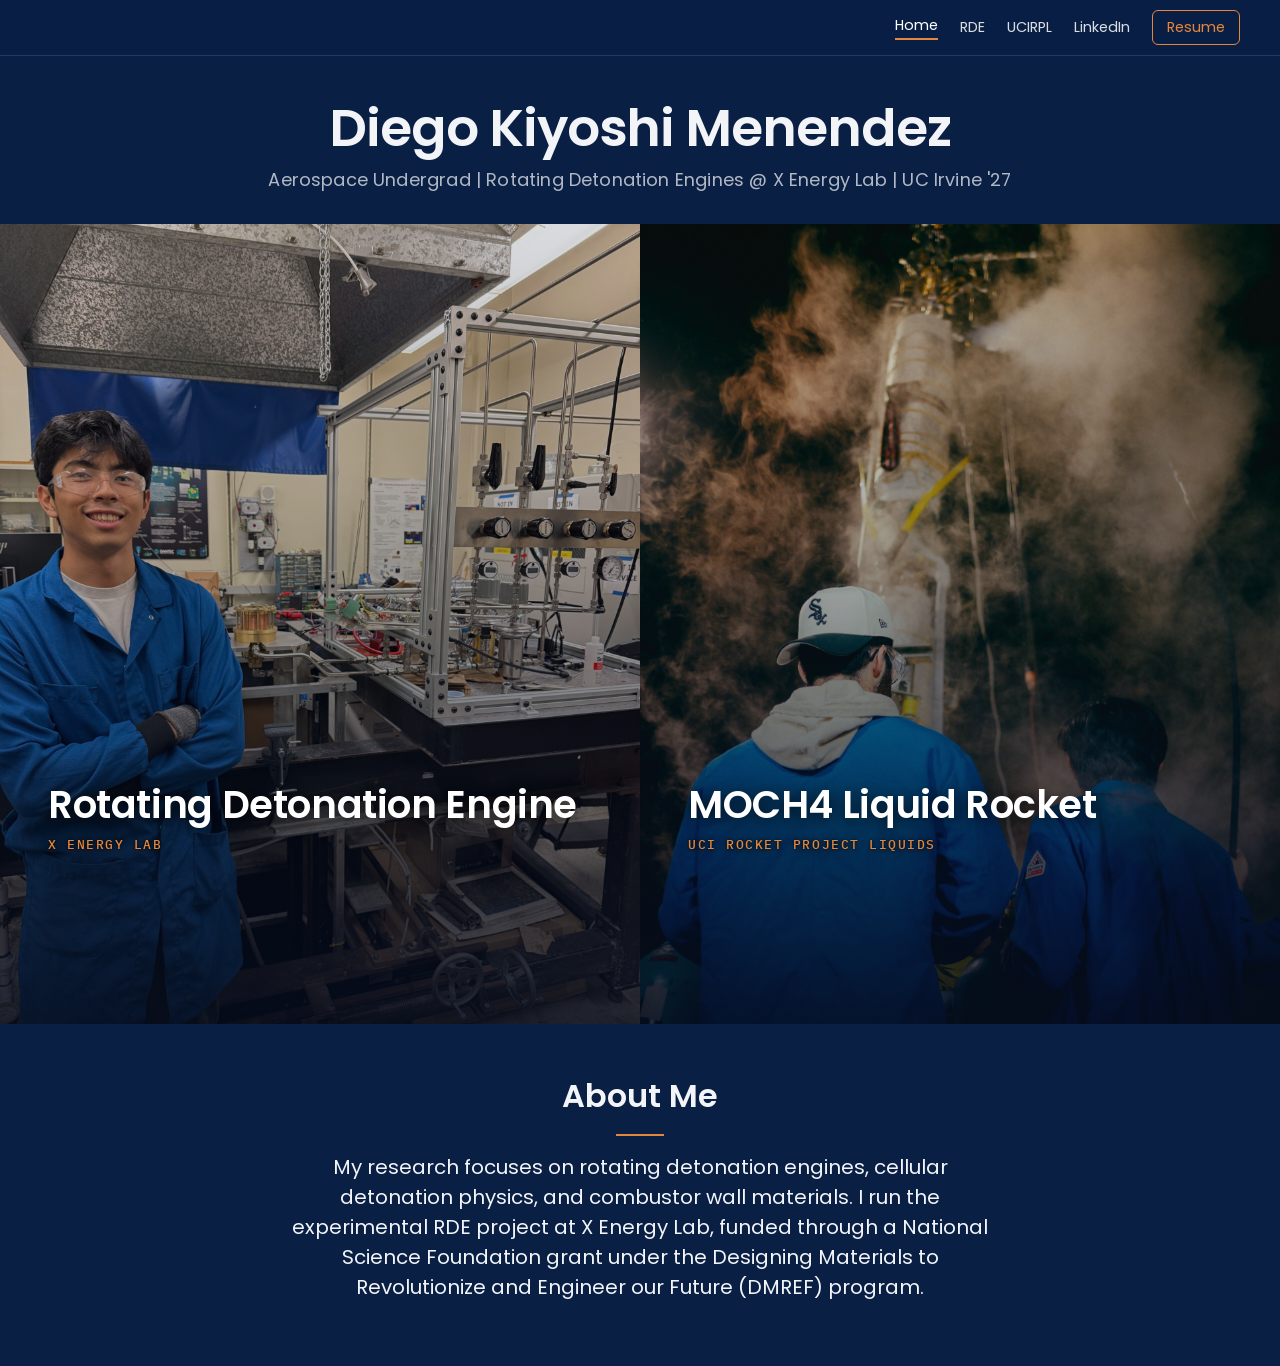
==== index.html @ 8ec06923 "Add files via upload" ====
<!doctype html>
<html lang="en">
<head>
<meta charset="utf-8">
<meta name="viewport" content="width=device-width, initial-scale=1">
<title>Diego Kiyoshi Menendez</title>
<link rel="preconnect" href="https://fonts.googleapis.com">
<link rel="preconnect" href="https://fonts.gstatic.com" crossorigin>
<link rel="stylesheet" href="https://fonts.googleapis.com/css2?family=Poppins:wght@400;500;600;700&family=IBM+Plex+Mono:wght@400;500&display=swap">
<style>
  html, body {
    margin: 0;
    padding: 0;
    background: #0A1F44;
    color: #FFFFFF;
    font-family: "Poppins", "Helvetica Neue", Helvetica, Arial, sans-serif;
  }
  h1 {
    margin: 0;
    padding: 24px 24px;
    font-size: clamp(2rem, 4.5vw, 3.25rem);
    font-weight: 600;
    text-align: center;
  }
  h1 a {
    color: inherit;
    text-decoration: none;
  }
  .tagline {
    margin: 0;
    padding: 0 40px 20px;
    text-align: center;
    font-size: 1.1rem;
    line-height: 1.4;
  }
  .about {
    padding: 48px 40px 64px;
    max-width: 70ch;
    margin: 0 auto;
    text-align: center;
  }
  .about h2 {
    margin: 0 0 16px;
    font-size: 2rem;
    font-weight: 600;
  }
  .about p {
    margin: 0;
    font-size: 1.25rem;
    line-height: 1.5;
  }
  .links {
    display: flex;
    justify-content: center;
    gap: 32px;
    padding: 0 24px 32px;
    font-size: 1.1rem;
  }
  .links a {
    color: #FFFFFF;
    text-decoration: underline;
  }
  .panels {
    display: grid;
    grid-template-columns: 1fr 1fr;
    gap: 0;
  }
  .panel {
    position: relative;
    display: block;
    aspect-ratio: 1 / 1;
    overflow: hidden;
    color: #FFFFFF;
    text-decoration: none;
    background-color: #0A1F44;
    background-size: cover;
    background-position: center;
    transition: opacity 0.2s;
  }
  .panel:hover { opacity: 0.8; }
  .panel::before {
    content: "";
    position: absolute;
    top: 0; right: 0; bottom: 0; left: 0;
    background: rgba(0, 0, 0, 0.45);
  }
  .panel span {
    z-index: 1;
    text-shadow: 0 2px 14px rgba(0, 0, 0, 0.6);
    position: absolute;
    left: 24px;
    right: 24px;
    top: 50%;
    transform: translateY(-50%);
    text-align: center;
    font-size: clamp(1.75rem, 4vw, 3.25rem);
    font-weight: 600;
  }
  .panel span small {
    display: block;
    margin-top: 10px;
    font-size: clamp(1rem, 1.6vw, 1.3rem);
    font-weight: 500;
  }
  /* Placeholder images. To use your own, replace each url(...) with a file path,
     for example: #rde { background-image: url("images/rde.jpg"); } */
  #rde {
    background-image: url("rde.jpg");
  }
  #ucirpl {
    background-image: url("ucirpl.jpg");
  }

  @media (max-width: 700px) {
    .panels { grid-template-columns: 1fr; }
  }
</style>
<link rel="stylesheet" href="theme.css?v=6">
<script src="theme.js?v=1"></script>
</head>
<body>
  <nav class="bar bar-home"><a class="brand" href="./">Diego Kiyoshi Menendez</a><div class="bar-links"><a href="./" aria-current="page">Home</a><a href="rde.html">RDE</a><a href="ucirpl.html">UCIRPL</a><a href="https://www.linkedin.com/in/diegokmenendez">LinkedIn</a><a class="btn" href="resume.pdf">Resume</a></div></nav>
  <h1><a href="./">Diego Kiyoshi Menendez</a></h1>
  <p class="tagline">Aerospace Undergrad | Rotating Detonation Engines @ X Energy Lab | UC Irvine '27</p>
  <div class="panels">
    <a class="panel" id="rde" href="rde.html"><i class="bg"></i><span>Rotating Detonation Engine<small>X Energy Lab</small></span></a>
    <a class="panel" id="ucirpl" href="ucirpl.html"><i class="bg"></i><span>MOCH4 Liquid Rocket<small>UCI Rocket Project Liquids</small></span></a>
  </div>
  <section class="about">
    <h2>About Me</h2>
    <p>My research focuses on rotating detonation engines, cellular detonation physics, and combustor wall materials. I run the experimental RDE project at X Energy Lab, funded through a National Science Foundation grant under the Designing Materials to Revolutionize and Engineer our Future (DMREF) program.</p>
  </section>
</body>
</html>
---- theme.css ----
/* Visual theme layer. Loaded after each page's own styles, so it overrides them.
   To turn the whole theme off, remove the theme.css and theme.js lines from a page's <head>. */

:root {
  --accent: #E3873C;
  --accent-soft: rgba(227, 135, 60, 0.45);
  --line: rgba(255, 255, 255, 0.12);
  --mono: "IBM Plex Mono", ui-monospace, "SF Mono", Menlo, Consolas, monospace;
  /* Side gutter: 40px minimum, and content stops at 1200px wide on big screens */
  --g: max(40px, calc((100% - 1200px) / 2));
}

html { scroll-behavior: smooth; }
body { counter-reset: sec; }

/* ---------- Top bar ---------- */
.bar {
  position: sticky;
  top: 0;
  z-index: 50;
  display: flex;
  align-items: center;
  justify-content: space-between;
  gap: 12px 24px;
  flex-wrap: wrap;
  padding: 12px var(--g);
  background: rgba(10, 31, 68, 0.94);
  -webkit-backdrop-filter: blur(8px);
  backdrop-filter: blur(8px);
  border-bottom: 1px solid var(--line);
}
.bar .brand {
  color: #FFFFFF;
  text-decoration: none;
  font-weight: 600;
  font-size: 1.05rem;
}
.bar-home { justify-content: flex-end; }
.bar-home .brand { display: none; }
.bar-links {
  display: flex;
  align-items: center;
  gap: 8px 22px;
  flex-wrap: wrap;
  font-size: 0.95rem;
}
.bar-links a {
  color: #FFFFFF;
  text-decoration: none;
  opacity: 0.85;
  transition: color 0.2s, opacity 0.2s, background 0.2s;
}
.bar-links a:hover { opacity: 1; color: var(--accent); }
.bar-links a[aria-current="page"] {
  opacity: 1;
  border-bottom: 2px solid var(--accent);
  padding-bottom: 2px;
}
.bar-links a.btn {
  opacity: 1;
  color: var(--accent);
  border: 1px solid var(--accent);
  padding: 6px 14px;
  border-radius: 6px;
}
.bar-links a.btn:hover { background: var(--accent); color: #0A1F44; }

/* ---------- Headings ---------- */
h2 { font-size: clamp(1.75rem, 3.6vw, 2.75rem); }
.overview .title { font-size: clamp(1.6rem, 3.4vw, 2.5rem); }
.section h2 { font-size: clamp(1.5rem, 3vw, 2.25rem); }
.row h3 { font-size: clamp(1.4rem, 2.6vw, 2rem); }

/* Small numbered label above each section title, and a short accent rule below it */
.section h2::before,
.design .row h3::before {
  counter-increment: sec;
  content: counter(sec, decimal-leading-zero);
  display: block;
  margin-bottom: 10px;
  font-family: var(--mono);
  font-size: 0.8rem;
  font-weight: 500;
  letter-spacing: 0.14em;
  line-height: 1;
  color: var(--accent);
}
.section h2::after,
.design .row h3::after {
  content: "";
  display: block;
  width: 48px;
  height: 2px;
  margin-top: 14px;
  background: var(--accent);
}

/* ---------- Content width and spacing ---------- */
.overview { padding-left: var(--g); padding-right: var(--g); }
.hotfires-head { padding-left: var(--g); padding-right: var(--g); }
.design > h2 { padding-left: var(--g); padding-right: var(--g); }
.design .row { padding-left: var(--g); padding-right: var(--g); }

.section {
  position: relative;
  padding: 64px var(--g) 8px;
}
.overview + .section { padding-top: 48px; }
.section::before {
  content: "";
  position: absolute;
  top: 0;
  left: var(--g);
  right: var(--g);
  height: 1px;
  background: var(--line);
}
.overview + .section::before { display: none; }

/* ---------- Hotfire timeline ---------- */
.timeline { padding-left: var(--g); padding-right: var(--g); }
.timeline::before {
  left: var(--g);
  right: var(--g);
  background: var(--accent-soft);
}
.tl-item::before { background: var(--accent); }
.tl-item .date {
  font-family: var(--mono);
  font-weight: 500;
  letter-spacing: 0.02em;
  font-size: clamp(1.1rem, 2vw, 1.4rem);
}
.video {
  border-radius: 8px;
  overflow: hidden;
  border: 1px solid var(--line);
  box-sizing: border-box;
}

/* ---------- Images ---------- */
.media img,
.media video {
  border-radius: 8px;
  border: 1px solid var(--line);
  box-sizing: border-box;
}
.media.card img {
  background: #FFFFFF;
  padding: 14px;
}
.cap {
  display: block;
  margin-top: 10px;
  font-size: 0.82rem;
  line-height: 1.4;
  color: rgba(255, 255, 255, 0.58);
}

/* ---------- Links ---------- */
.pubs a {
  color: var(--accent);
  text-decoration-color: var(--accent-soft);
  text-underline-offset: 3px;
}
.pubs a:hover { text-decoration-color: var(--accent); }
.pubs .tag,
.pubs .venue { font-family: var(--mono); font-size: 0.78em; letter-spacing: 0.02em; }
.pub-group {
  font-family: var(--mono);
  font-size: 0.85rem;
  font-weight: 500;
  letter-spacing: 0.1em;
  text-transform: uppercase;
  color: var(--accent);
}
.footer a { transition: color 0.2s; }
.footer a:hover { color: var(--accent); }

/* ---------- Home: project cards ---------- */
#rde, #ucirpl { background-image: none; }
.panel .bg {
  position: absolute;
  top: 0; right: 0; bottom: 0; left: 0;
  background-size: cover;
  background-position: center;
  transition: transform 0.6s ease;
}
#rde .bg { background-image: url("rde.jpg"); }
#ucirpl .bg { background-image: url("ucirpl.jpg"); }
.panel::before { z-index: 1; transition: background 0.3s; }
.panel span { z-index: 2; }
.panel::after {
  content: "";
  position: absolute;
  top: 0; right: 0; bottom: 0; left: 0;
  z-index: 3;
  pointer-events: none;
  box-shadow: inset 0 0 0 0 var(--accent);
  transition: box-shadow 0.25s;
}
.panel:hover { opacity: 1; }
.panel:hover .bg { transform: scale(1.05); }
.panel:hover::before { background: rgba(0, 0, 0, 0.32); }
.panel:hover::after { box-shadow: inset 0 0 0 4px var(--accent); }
.panel span small {
  display: block;
  margin-top: 10px;
  font-size: clamp(1rem, 1.6vw, 1.3rem);
  font-weight: 500;
}
.about h2::after {
  content: "";
  display: block;
  width: 48px;
  height: 2px;
  margin: 14px auto 0;
  background: var(--accent);
}

/* ---------- Fade-in on scroll (only active when theme.js runs) ---------- */
html.js .reveal {
  opacity: 0;
  transform: translateY(16px);
  transition: opacity 0.7s ease, transform 0.7s ease;
}
html.js .reveal.in { opacity: 1; transform: none; }

@media (max-width: 800px) {
  .bar { position: static; }
}
@media (prefers-reduced-motion: reduce) {
  html { scroll-behavior: auto; }
  html.js .reveal { opacity: 1; transform: none; transition: none; }
  .panel .bg, .panel::before, .panel::after { transition: none; }
}

/* =====================================================================
   v2 refinements (appended). Delete everything from this line down to
   return to the v1 look.
   ===================================================================== */
:root { --text: #F2F4F8; --muted: rgba(242, 244, 248, 0.72); }
html { scroll-padding-top: 72px; }
body { color: var(--text); -webkit-font-smoothing: antialiased; text-rendering: optimizeLegibility; }
::selection { background: var(--accent); color: #0A1F44; }
a:focus-visible { outline: 2px solid var(--accent); outline-offset: 3px; border-radius: 3px; }

/* Text contrast and body scale */
.cap { color: var(--muted); font-size: 0.85rem; }
.pubs .tag, .pubs .venue { opacity: 1; color: var(--muted); font-size: 0.8rem; }
.row .sub, .role-line { opacity: 1; color: var(--muted); }
.section .detail, .row .detail, .row .detail-list, .overview p {
  font-size: clamp(1rem, 1.3vw, 1.125rem);
  line-height: 1.65;
}

/* Bar */
.bar { padding-top: 10px; padding-bottom: 10px; }
.bar-links { font-size: 0.9rem; }
.bar .brand { font-size: 1rem; }

/* Home hero */
h1 { letter-spacing: -0.02em; line-height: 1.05; padding: clamp(56px, 8vw, 96px) 24px 12px; }
.tagline {
  max-width: 90ch;
  text-wrap: balance;
  margin: 0 auto;
  padding: 0 24px clamp(36px, 5vw, 64px);
  font-size: clamp(0.95rem, 1.4vw, 1.125rem);
  color: var(--muted);
  letter-spacing: 0.01em;
}

/* Home cards */
.panel { aspect-ratio: 4 / 5; }
.panel::before {
  background: linear-gradient(to top, rgba(5, 12, 28, 0.88) 0%, rgba(5, 12, 28, 0.35) 55%, rgba(5, 12, 28, 0.15) 100%);
}
.panel:hover::before { background: linear-gradient(to top, rgba(5, 12, 28, 0.8) 0%, rgba(5, 12, 28, 0.22) 55%, rgba(5, 12, 28, 0.08) 100%); }
.panel span {
  top: auto;
  bottom: clamp(24px, 4vw, 48px);
  transform: none;
  text-align: left;
  left: clamp(24px, 4vw, 48px);
  right: 24px;
  font-size: clamp(1.5rem, 3vw, 2.5rem);
  line-height: 1.1;
  letter-spacing: -0.01em;
}
.panel span small {
  font-family: var(--mono);
  font-size: 0.8rem;
  font-weight: 500;
  letter-spacing: 0.12em;
  text-transform: uppercase;
  color: var(--accent);
  margin-top: 12px;
}

/* Section rhythm */
.section h2::before, .design .row h3::before { font-size: 0.75rem; margin-bottom: 14px; }
.section { padding-top: clamp(56px, 7vw, 96px); padding-bottom: clamp(24px, 3vw, 40px); }
.overview + .section { padding-top: clamp(40px, 5vw, 64px); }
.section h2 { letter-spacing: -0.015em; }
.section h2::after, .design .row h3::after { margin-top: 16px; margin-bottom: 8px; }
.section .detail + .detail { margin-top: 16px; }

/* UCIRPL hierarchy */
.hotfires-head h2, .design > h2 {
  font-size: clamp(1.75rem, 3.6vw, 2.75rem);
  font-weight: 600;
  letter-spacing: -0.015em;
}
.hotfires-head .role-line { font-size: clamp(1rem, 1.6vw, 1.25rem); }
.design > h2 { padding-top: clamp(32px, 5vw, 56px); }
.design .row { padding-top: 28px; padding-bottom: 28px; }
.design .row + .row { border-top: 1px solid var(--line); }
.design .row + .row { margin-left: var(--g); margin-right: var(--g); padding-left: 0; padding-right: 0; }
.row h3 { font-weight: 600; }

/* Media framing (no cropping) */
.media img, .media video, .video { border-radius: 10px; box-shadow: 0 12px 32px -12px rgba(0, 0, 0, 0.6); }
.media.card img { padding: 18px; }

/* Publications */
.pub-group { margin-top: 32px; padding-top: 16px; border-top: 1px solid var(--line); font-size: 0.78rem; letter-spacing: 0.14em; }
.pubs li { margin-bottom: 24px; padding-left: 14px; border-left: 2px solid var(--accent-soft); transition: border-color 0.2s; }
.pubs li:hover { border-left-color: var(--accent); }
.pubs a { font-weight: 500; line-height: 1.35; }
.pubs .tag { margin-bottom: 4px; }
.pubs .venue { margin-top: 6px; }

/* Footer */
.footer { border-top: 1px solid var(--line); padding: 32px var(--g); gap: 28px; font-size: 0.9rem; }
.footer a { color: var(--muted); text-decoration: none; border-bottom: 1px solid transparent; transition: color 0.2s, border-color 0.2s; }
.footer a:hover { color: var(--accent); border-bottom-color: var(--accent); }

/* Mobile */
@media (max-width: 700px) { .panel { aspect-ratio: 4 / 3; } }
@media (max-width: 800px) {
  :root { --g: max(20px, calc((100% - 1200px) / 2)); }
  .bar { padding: 10px 20px; gap: 8px 16px; }
  .bar-links, .bar-home .bar-links { width: 100%; justify-content: space-between; font-size: 0.88rem; gap: 6px 12px; }
  .bar-links a.btn { padding: 5px 12px; }
  .section, .overview, .hotfires-head, .design > h2, .design .row, .timeline { padding-left: 20px; padding-right: 20px; }
  .design .row + .row { margin-left: 0; margin-right: 0; padding-left: 20px; padding-right: 20px; }
  .section::before { left: 20px; right: 20px; }
  .section h2::after, .design .row h3::after { width: 40px; }
}

/* Captions hidden for consistency (UCIRPL has none). Delete this rule to show them on the RDE page again. */
.cap { display: none; }

/* Home: keep project titles visible on first load. Delete this block to undo. */
h1 { padding-top: clamp(28px, 3.5vw, 48px); }
.tagline { padding-bottom: clamp(20px, 2.5vw, 32px); }
.panel { aspect-ratio: auto; height: clamp(420px, calc(100svh - 240px), 760px); }
@media (max-width: 700px) { .panel { height: auto; aspect-ratio: 4 / 3; } }

/* Home: tall cards, titles float with the scroll then settle at the card bottom.
   Delete this block (and the "fit the viewport" block above it) to undo. */
.panel {
  height: auto;
  aspect-ratio: 4 / 5;
  overflow: clip;
  display: flex;
  align-items: flex-end;
}
.panel span {
  position: sticky;
  top: auto;
  left: auto;
  right: auto;
  bottom: clamp(24px, 4vw, 48px);
  transform: none;
  box-sizing: border-box;
  width: 100%;
  margin-bottom: clamp(24px, 4vw, 48px);
  padding: 0 clamp(24px, 4vw, 48px);
}
@media (max-width: 700px) { .panel { aspect-ratio: 4 / 3; } }
.panel span small { text-shadow: 0 1px 10px rgba(0, 0, 0, 0.95), 0 0 3px rgba(0, 0, 0, 0.8); }
.panel span { text-shadow: 0 2px 16px rgba(0, 0, 0, 0.8); }
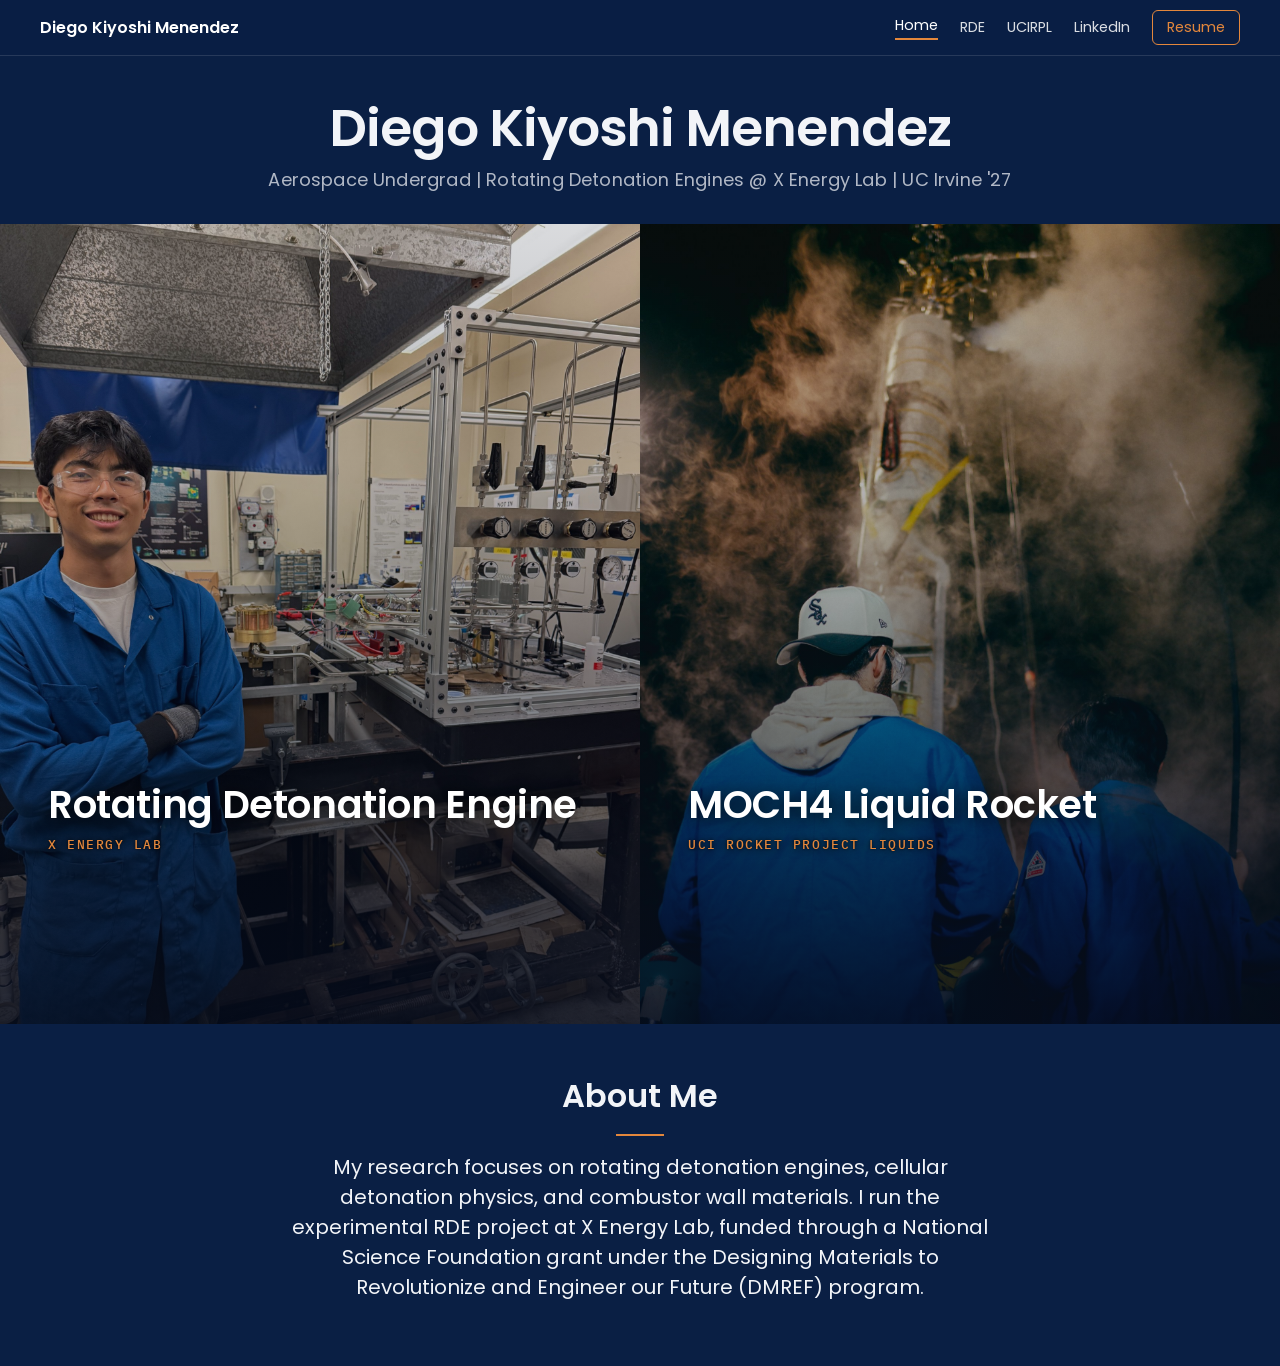
==== commit f16dcbb9: "Add files via upload" ====
--- a/index.html
+++ b/index.html
@@ -115,8 +115,8 @@
     .panels { grid-template-columns: 1fr; }
   }
 </style>
-<link rel="stylesheet" href="theme.css?v=6">
-<script src="theme.js?v=1"></script>
+<link rel="stylesheet" href="theme.css?v=7">
+<script src="theme.js?v=2"></script>
 </head>
 <body>
   <nav class="bar bar-home"><a class="brand" href="./">Diego Kiyoshi Menendez</a><div class="bar-links"><a href="./" aria-current="page">Home</a><a href="rde.html">RDE</a><a href="ucirpl.html">UCIRPL</a><a href="https://www.linkedin.com/in/diegokmenendez">LinkedIn</a><a class="btn" href="resume.pdf">Resume</a></div></nav>
--- a/theme.css
+++ b/theme.css
@@ -35,8 +35,9 @@
   font-weight: 600;
   font-size: 1.05rem;
 }
-.bar-home { justify-content: flex-end; }
-.bar-home .brand { display: none; }
+.bar-home { justify-content: space-between; }
+.bar-home .brand { visibility: hidden; opacity: 0; transition: opacity 0.25s, visibility 0.25s; }
+.bar-home.show-brand .brand { visibility: visible; opacity: 1; }
 .bar-links {
   display: flex;
   align-items: center;
@@ -382,3 +383,5 @@
 @media (max-width: 700px) { .panel { aspect-ratio: 4 / 3; } }
 .panel span small { text-shadow: 0 1px 10px rgba(0, 0, 0, 0.95), 0 0 3px rgba(0, 0, 0, 0.8); }
 .panel span { text-shadow: 0 2px 16px rgba(0, 0, 0, 0.8); }
+
+@media (max-width: 800px) { .bar-home .brand { display: none; } }
